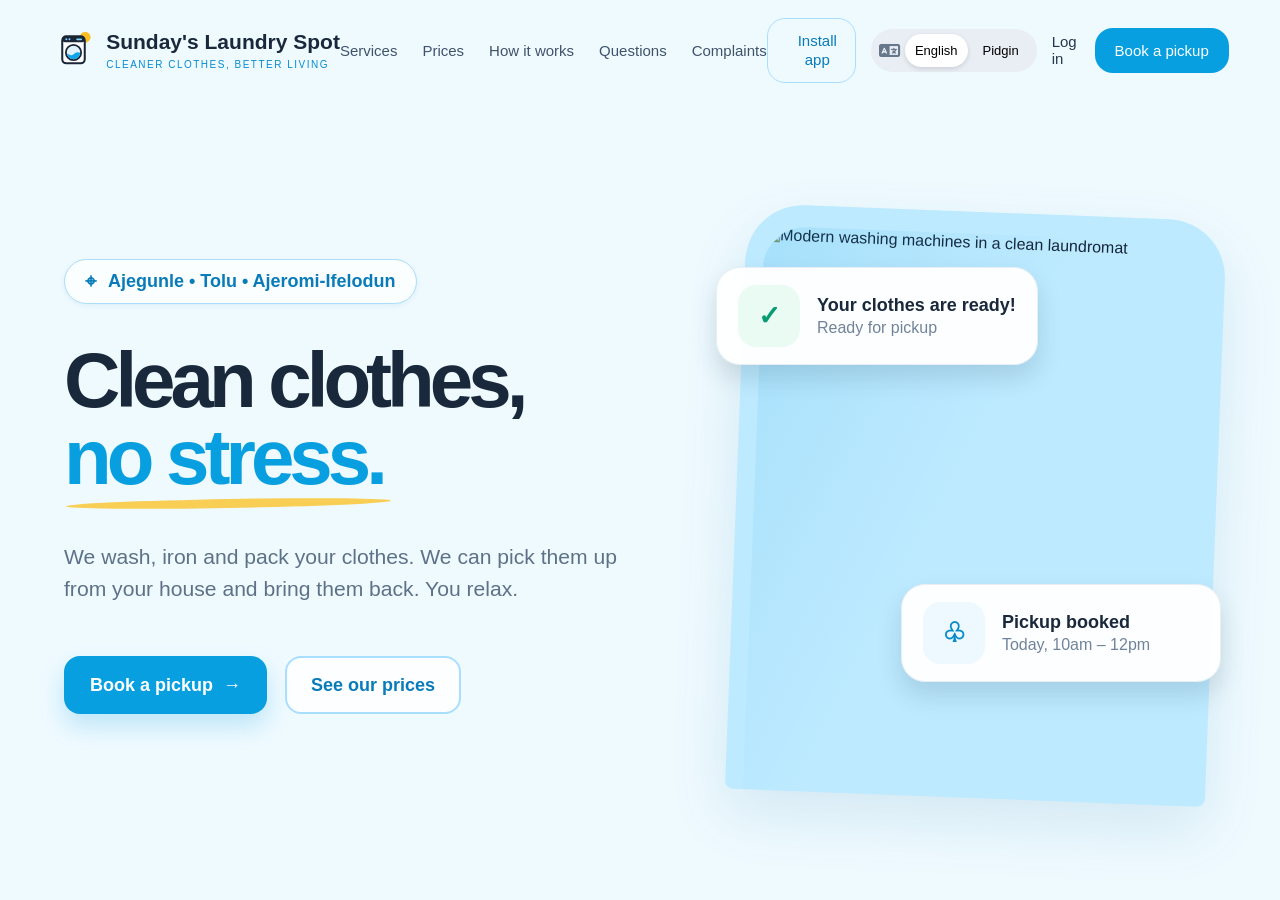
==== assignment.html @ 2d652361 "Prepare static website for GitHub Pages" ====
<!doctype html>
<html lang="en">
  <head>
    <meta charset="UTF-8" />
    <meta name="viewport" content="width=device-width, initial-scale=1.0" />

    <title>Sunday's Laundry Spot</title>

    <link rel="stylesheet" href="assignment.css" />

    <link
      rel="stylesheet"
      href="https://cdnjs.cloudflare.com/ajax/libs/font-awesome/6.7.2/css/all.min.css"
    />
  </head>

  <body>
    <header class="top-header">
      <div class="brand-area">
        <div class="brand-logo">
          <img src="sudaylogo.svg" alt="Laundry logo" />
        </div>

        <div class="brand-info">
          <h2>Sunday's Laundry Spot</h2>
          <p>CLEANER CLOTHES, BETTER LIVING</p>
        </div>
      </div>

      <nav
        class="navigation"
        id="header-navigation"
        aria-label="menu navigation"
      >
        <a href="#services">Services</a>
        <a href="#prices">Prices</a>
        <a href="#">How it works</a>
        <a href="#">Questions</a>
        <a href="#">Complaints</a>
      </nav>

      <div class="header-options">
        <button class="install-btn">
          <i data-lucide="download"></i>

          <span>
            Install
            <br />
            app
          </span>
        </button>

        <div class="language-area">
          <i class="fa-solid fa-language"></i>

          <button class="active-language">English</button>
          <button>Pidgin</button>
        </div>

        <a href="#" class="login-link">Log in</a>
        <button class="pickup-btn">Book a pickup</button>
      </div>

      <button
        class="menu-toggle"
        type="button"
        aria-label="Open menu"
        aria-expanded="false"
        aria-controls="header-navigation"
      >
        <i class="fa-solid fa-bars"></i>
      </button>
    </header>
    <span id="booking" class="section-anchor" aria-hidden="true"></span>
    <span id="prices" class="section-anchor" aria-hidden="true"></span>
    <section class="hero" id="services">
      <div class="hero-copy">
        <div class="location">
          <span class="pin">⌖</span> Ajegunle • Tolu • Ajeromi-Ifelodun
        </div>
        <h1>Clean clothes,<br /><span>no stress.</span></h1>
        <p class="intro">
          We wash, iron and pack your clothes. We can pick them up from your
          house and bring them back. You relax.
        </p>
        <div class="cta-row">
          <a class="button button-primary" href="#booking"
            >Book a pickup <span aria-hidden="true">→</span></a
          >
          <a class="button button-outline" href="#prices">See our prices</a>
        </div>
      </div>

      <div class="visual" aria-label="Laundry machines and pickup updates">
        <div class="photo-frame">
          <img
            src="https://sunday-laundry-spot.vercel.app/images/stock/hero.jpg"
            alt="Modern washing machines in a clean laundromat"
          />
        </div>
        <div class="notice ready">
          <span class="notice-icon">✓</span>
          <span
            ><strong>Your clothes are ready!</strong
            ><small>Ready for pickup</small></span
          >
        </div>
        <div class="notice pickup">
          <span class="notice-icon">♧</span>
          <span
            ><strong>Pickup booked</strong
            ><small>Today, 10am – 12pm</small></span
          >
        </div>
      </div>
    </section>
    <script src="https://unpkg.com/lucide@latest"></script>
    <script>
      lucide.createIcons();

      const menuToggle = document.querySelector(".menu-toggle");
      const navigation = document.querySelector(".navigation");

      menuToggle.addEventListener("click", () => {
        const isOpen = navigation.classList.toggle("open");
        menuToggle.setAttribute("aria-expanded", String(isOpen));
        menuToggle.setAttribute(
          "aria-label",
          isOpen ? "Close menu" : "Open menu",
        );
        menuToggle.querySelector("i").className = isOpen
          ? "fa-solid fa-xmark"
          : "fa-solid fa-bars";
      });

      window.addEventListener("resize", () => {
        if (window.innerWidth > 900) {
          navigation.classList.remove("open");
          menuToggle.setAttribute("aria-expanded", "false");
          menuToggle.setAttribute("aria-label", "Open menu");
          menuToggle.querySelector("i").className = "fa-solid fa-bars";
        }
      });
    </script>
  </body>
</html>
---- assignment.css ----
* {
  margin: 0;
  padding: 0;
  box-sizing: border-box;
}

body {
  font-family: Arial, sans-serif;
  background-color: #effaff;
  color: #19283b;
}

:root {
  --blue: #079fdf;
  --blue-dark: #087bb9;
  --yellow: #f8cf54;
  --muted: #5d7187;
}

.top-header {
  width: 100%;
  min-height: 100px;
  display: flex;
  justify-content: space-between;
  align-items: center;
  padding: 10px 4%;
  position: relative;
}

.brand-area {
  display: flex;
  align-items: center;
  gap: 10px;
}

.brand-logo img {
  width: 45px;
  height: 45px;
  object-fit: contain;
}

.brand-info {
  display: flex;
  flex-direction: column;
  gap: 5px;
}

.brand-info h2 {
  font-size: 21px;
  font-weight: 700;
  color: #19283b;
  white-space: nowrap;
}

.brand-info p {
  font-size: 10px;
  letter-spacing: 1.5px;
  color: #078bd0;
  white-space: nowrap;
}

.navigation {
  display: flex;
  align-items: center;
  gap: 25px;
}

.navigation a {
  text-decoration: none;
  color: #40536b;
  font-size: 15px;
  white-space: nowrap;
}

.header-options {
  display: flex;
  align-items: center;
  gap: 15px;
}

.install-btn {
  display: flex;
  align-items: center;
  justify-content: center;
  gap: 12px;
  background-color: transparent;
  border: 1px solid #a8dfff;
  padding: 12px 18px;
  border-radius: 18px;
  color: #087bb9;
  font-size: 15px;
  cursor: pointer;
  line-height: 1.3;
}

.install-btn span {
  text-align: center;
}

.language-area {
  display: flex;
  align-items: center;
  background-color: #e9eef5;
  padding: 5px 8px;
  border-radius: 30px;
  gap: 5px;
}

.language-area i {
  color: #68788c;
  font-size: 17px;
}

.language-area button {
  background: transparent;
  border: none;
  padding: 9px 10px;
  border-radius: 25px;
  font-size: 13px;
  cursor: pointer;
}

.language-area .active-language {
  background-color: white;
  box-shadow: 0 2px 5px #00000020;
}

.login-link {
  text-decoration: none;
  color: #26384d;
  font-size: 15px;
}

.pickup-btn {
  background-color: #079fdf;
  color: white;
  padding: 14px 20px;
  border: none;
  border-radius: 18px;
  font-size: 15px;
  cursor: pointer;
  white-space: nowrap;
}

.menu-toggle {
  display: none;
  align-items: center;
  justify-content: center;
  width: 44px;
  height: 44px;
  border: 1px solid #a8dfff;
  border-radius: 50%;
  background: white;
  color: #087bb9;
  font-size: 20px;
  cursor: pointer;
}

@media (max-width: 1200px) {
  .top-header {
    padding-inline: 3%;
  }

  .navigation {
    gap: 14px;
  }

  .header-options {
    gap: 8px;
  }

  .install-btn {
    display: none;
  }

  .language-area button:not(.active-language) {
    display: none;
  }
}

@media (max-width: 900px) {
  .top-header {
    min-height: 84px;
  }

  .brand-info h2 {
    font-size: 18px;
  }

  .navigation {
    display: none;
    position: absolute;
    top: calc(100% - 6px);
    left: 3%;
    right: 3%;
    z-index: 10;
    flex-direction: column;
    align-items: stretch;
    gap: 0;
    padding: 8px;
    border: 1px solid #d7edf8;
    border-radius: 16px;
    background: white;
    box-shadow: 0 12px 28px #19283b18;
  }

  .navigation.open {
    display: flex;
  }

  .navigation a {
    padding: 13px 14px;
    border-radius: 10px;
  }

  .navigation a:hover {
    background: #effaff;
  }

  .language-area,
  .login-link {
    display: none;
  }

  .menu-toggle {
    display: flex;
  }
}

@media (max-width: 560px) {
  .top-header {
    min-height: 76px;
    padding: 8px 16px;
  }

  .brand-logo img {
    width: 38px;
    height: 38px;
  }

  .brand-info h2 {
    max-width: 190px;
    overflow: hidden;
    text-overflow: ellipsis;
    font-size: 16px;
  }

  .brand-info p {
    max-width: 190px;
    overflow: hidden;
    text-overflow: ellipsis;
    font-size: 8px;
    letter-spacing: 1px;
  }

  .header-options {
    margin-left: auto;
  }

  .pickup-btn {
    padding: 11px 13px;
    font-size: 13px;
  }

  .menu-toggle {
    width: 40px;
    height: 40px;
  }
}

@media (max-width: 420px) {
  .pickup-btn {
    display: none;
  }
}
.hero {
  min-height: calc(100vh - 100px);
  max-width: 1500px;
  margin: 0 auto;
  display: grid;
  grid-template-columns: minmax(0, 1fr) minmax(420px, 0.82fr);
  align-items: center;
  gap: clamp(30px, 5vw, 80px);
  padding: 55px 5% 70px;
}
.hero-copy {
  position: relative;
  z-index: 2;
  padding-bottom: 12px;
}
.location {
  display: inline-flex;
  align-items: center;
  gap: 12px;
  padding: 10px 20px;
  border: 1.5px solid #a9ddfb;
  border-radius: 30px;
  color: #087bb8;
  background: rgba(255, 255, 255, 0.78);
  font-size: 18px;
  font-weight: 600;
  box-shadow: 0 2px 5px rgba(17, 91, 135, 0.07);
  margin-bottom: 38px;
}
.pin {
  font-size: 20px;
}
h1 {
  font-size: clamp(64px, 6.1vw, 108px);
  line-height: 0.99;
  letter-spacing: -5px;
  margin: 0 0 44px;
  font-weight: 800;
}
h1 span {
  color: var(--blue);
  display: inline-block;
  position: relative;
}
h1 span:after {
  content: "";
  position: absolute;
  height: 9px;
  border-radius: 100%;
  background: var(--yellow);
  left: 2px;
  right: -8px;
  bottom: -11px;
  transform: rotate(-1deg);
}
.intro {
  color: var(--muted);
  font-size: clamp(19px, 1.65vw, 29px);
  line-height: 1.55;
  max-width: 790px;
  margin: 0 0 50px;
}
.cta-row {
  display: flex;
  flex-wrap: wrap;
  gap: 18px;
}
.button {
  display: inline-flex;
  align-items: center;
  justify-content: center;
  gap: 10px;
  min-height: 58px;
  padding: 14px 24px;
  border: 2px solid transparent;
  border-radius: 16px;
  text-decoration: none;
  font-size: 18px;
  font-weight: 700;
  transition:
    transform 0.18s ease,
    background-color 0.18s ease,
    box-shadow 0.18s ease;
}
.button:hover {
  transform: translateY(-2px);
}
.button-primary {
  color: white;
  background: var(--blue);
  box-shadow: 0 12px 24px rgba(7, 159, 223, 0.22);
}
.button-primary:hover {
  background: #0687c2;
}
.button-outline {
  color: var(--blue-dark);
  background: rgba(255, 255, 255, 0.8);
  border-color: #a8dfff;
}
.visual {
  position: relative;
  min-height: 610px;
  display: flex;
  align-items: center;
  justify-content: center;
}
.photo-frame {
  position: absolute;
  inset: 4% 0 0 2%;
  overflow: hidden;
  border-radius: 58px 58px 8px 8px;
  transform: rotate(2.2deg);
  background: #bdeaff;
  padding: 22px 18px 0;
  box-shadow: 0 24px 60px rgba(20, 111, 160, 0.12);
}
.photo-frame img {
  width: 100%;
  height: 100%;
  object-fit: cover;
  object-position: center;
  border-radius: 42px 42px 0 0;
  display: block;
  filter: saturate(1.08) contrast(1.02);
}
.photo-frame:after {
  content: "";
  position: absolute;
  inset: 22px 18px 0;
  border-radius: 42px 42px 0 0;
  pointer-events: none;
  background: linear-gradient(115deg, rgba(5, 155, 220, 0.12), transparent 45%);
}
.notice {
  position: absolute;
  z-index: 2;
  display: flex;
  align-items: center;
  gap: 17px;
  background: rgba(255, 255, 255, 0.97);
  border: 1px solid #e8eef3;
  border-radius: 24px;
  padding: 17px 21px;
  box-shadow: 0 13px 25px rgba(24, 53, 76, 0.15);
  min-width: 320px;
}
.notice.ready {
  top: 13%;
  left: -2%;
}
.notice.pickup {
  right: -1%;
  bottom: 19%;
}
.notice-icon {
  width: 62px;
  height: 62px;
  flex: 0 0 62px;
  border-radius: 18px;
  display: grid;
  place-items: center;
  font-size: 27px;
  font-weight: 700;
  color: #079c72;
  background: #eafbf4;
}
.pickup .notice-icon {
  color: #078bc9;
  background: #eef8ff;
}
.notice strong {
  display: block;
  font-size: 18px;
  margin-bottom: 3px;
}
.notice small {
  color: #71839a;
  font-size: 16px;
}

.section-anchor {
  display: block;
}

@media (max-width: 1100px) {
  .hero {
    grid-template-columns: minmax(0, 1fr) minmax(360px, 0.85fr);
    gap: 30px;
    padding-inline: 4%;
  }

  h1 {
    font-size: clamp(52px, 7vw, 76px);
    letter-spacing: -3px;
  }

  .location {
    font-size: 14px;
  }

  .notice {
    min-width: 270px;
    padding: 13px 15px;
  }

  .notice-icon {
    width: 52px;
    height: 52px;
    flex-basis: 52px;
  }
}

@media (max-width: 900px) {
  .hero {
    min-height: auto;
    grid-template-columns: 1fr;
    padding: 45px 5% 55px;
  }

  .hero-copy {
    text-align: center;
  }

  .intro {
    margin-inline: auto;
  }

  .cta-row {
    justify-content: center;
  }

  .visual {
    min-height: 520px;
  }

  .photo-frame {
    inset: 3% 4% 0;
  }

  .notice.ready {
    left: 0;
  }

  .notice.pickup {
    right: 0;
  }
}

@media (max-width: 560px) {
  .hero {
    padding: 30px 16px 40px;
    gap: 20px;
  }

  .location {
    max-width: 100%;
    margin-bottom: 26px;
    padding: 8px 12px;
    font-size: 12px;
    text-align: left;
  }

  h1 {
    margin-bottom: 28px;
    font-size: clamp(42px, 14vw, 58px);
    letter-spacing: -2px;
  }

  h1 span:after {
    height: 6px;
    bottom: -8px;
  }

  .intro {
    margin-bottom: 32px;
    font-size: 16px;
  }

  .cta-row {
    flex-direction: column;
  }

  .button {
    width: 100%;
    min-height: 52px;
    font-size: 16px;
  }

  .visual {
    min-height: 390px;
  }

  .photo-frame {
    inset: 0 0 20px;
    padding: 12px 10px 0;
    border-radius: 38px 38px 8px 8px;
  }

  .photo-frame img,
  .photo-frame:after {
    border-radius: 28px 28px 0 0;
  }

  .notice {
    min-width: 220px;
    gap: 10px;
    padding: 10px 12px;
    border-radius: 16px;
  }

  .notice.ready {
    top: 8%;
  }

  .notice.pickup {
    bottom: 2%;
  }

  .notice-icon {
    width: 44px;
    height: 44px;
    flex-basis: 44px;
    border-radius: 12px;
    font-size: 20px;
  }

  .notice strong {
    font-size: 14px;
  }

  .notice small {
    font-size: 12px;
  }
}
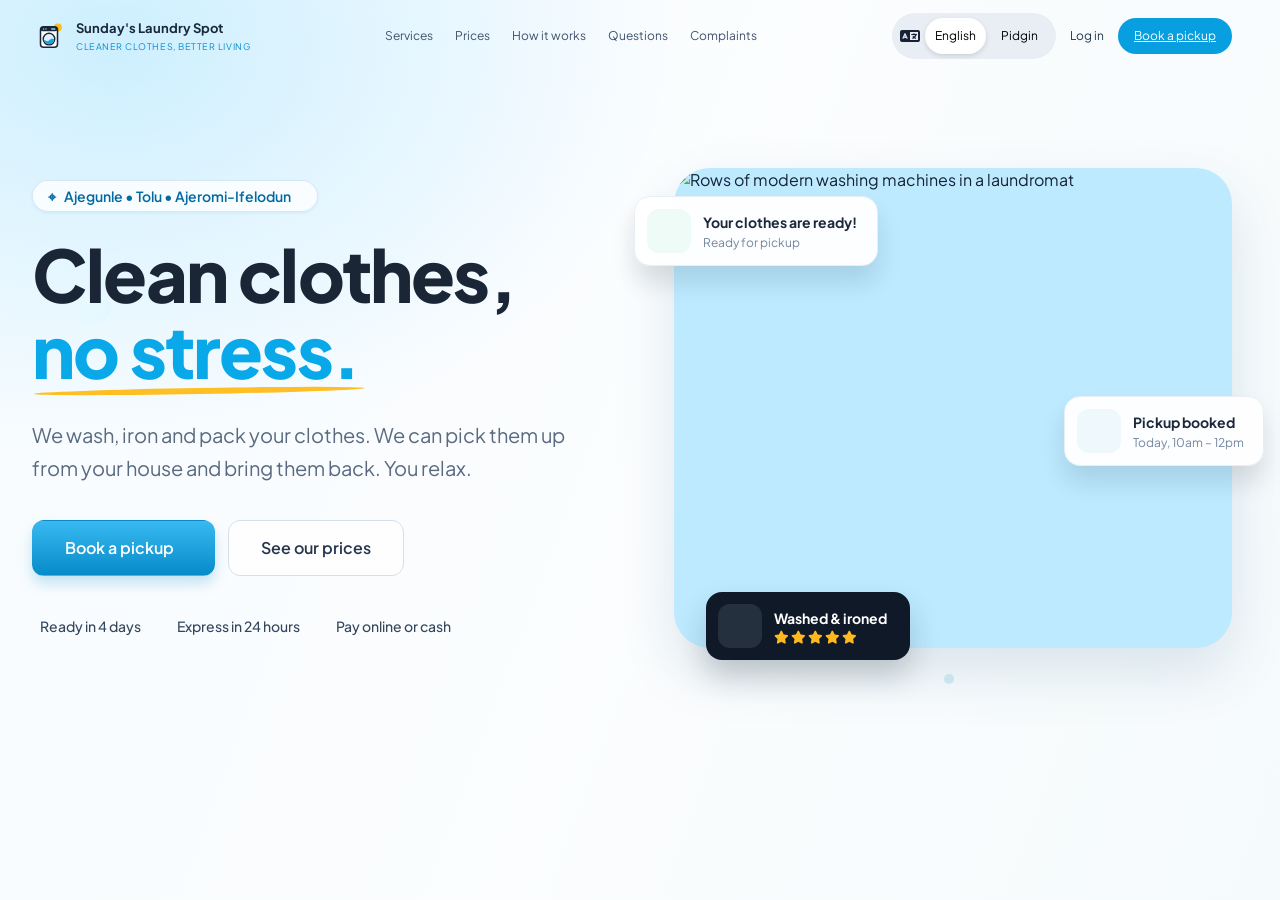
==== commit f12bb803: "cloned sunday laundry haeder and hero" ====
--- a/assignment.html
+++ b/assignment.html
@@ -3,11 +3,15 @@
   <head>
     <meta charset="UTF-8" />
     <meta name="viewport" content="width=device-width, initial-scale=1.0" />
-
     <title>Sunday's Laundry Spot</title>
 
+    <link rel="preconnect" href="https://fonts.googleapis.com" />
+    <link rel="preconnect" href="https://fonts.gstatic.com" crossorigin />
+    <link
+      href="https://fonts.googleapis.com/css2?family=Plus+Jakarta+Sans:wght@400;500;600;700;800&display=swap"
+      rel="stylesheet"
+    />
     <link rel="stylesheet" href="assignment.css" />
-
     <link
       rel="stylesheet"
       href="https://cdnjs.cloudflare.com/ajax/libs/font-awesome/6.7.2/css/all.min.css"
@@ -20,7 +24,6 @@
         <div class="brand-logo">
           <img src="sudaylogo.svg" alt="Laundry logo" />
         </div>
-
         <div class="brand-info">
           <h2>Sunday's Laundry Spot</h2>
           <p>CLEANER CLOTHES, BETTER LIVING</p>
@@ -30,35 +33,27 @@
       <nav
         class="navigation"
         id="header-navigation"
-        aria-label="menu navigation"
+        aria-label="Main navigation"
       >
         <a href="#services">Services</a>
         <a href="#prices">Prices</a>
-        <a href="#">How it works</a>
+        <a href="#benefits">How it works</a>
         <a href="#">Questions</a>
         <a href="#">Complaints</a>
       </nav>
 
       <div class="header-options">
-        <button class="install-btn">
-          <i data-lucide="download"></i>
-
-          <span>
-            Install
-            <br />
-            app
-          </span>
+        <button class="install-btn" type="button">
+          <i data-lucide="download" aria-hidden="true"></i>
+          <span>Install<br />app</span>
         </button>
-
         <div class="language-area">
-          <i class="fa-solid fa-language"></i>
-
-          <button class="active-language">English</button>
-          <button>Pidgin</button>
+          <i class="fa-solid fa-language" aria-hidden="true"></i>
+          <button class="active-language" type="button">English</button>
+          <button type="button">Pidgin</button>
         </div>
-
         <a href="#" class="login-link">Log in</a>
-        <button class="pickup-btn">Book a pickup</button>
+        <a class="pickup-btn" href="#booking">Book a pickup</a>
       </div>
 
       <button
@@ -68,52 +63,100 @@
         aria-expanded="false"
         aria-controls="header-navigation"
       >
-        <i class="fa-solid fa-bars"></i>
+        <i class="fa-solid fa-bars" aria-hidden="true"></i>
       </button>
     </header>
-    <span id="booking" class="section-anchor" aria-hidden="true"></span>
-    <span id="prices" class="section-anchor" aria-hidden="true"></span>
-    <section class="hero" id="services">
-      <div class="hero-copy">
+
+    <main class="hero" id="services">
+      <section class="hero-copy" aria-labelledby="hero-title">
         <div class="location">
-          <span class="pin">⌖</span> Ajegunle • Tolu • Ajeromi-Ifelodun
+          <span class="pin" aria-hidden="true">⌖</span>
+          <span>Ajegunle • Tolu • Ajeromi-Ifelodun</span>
         </div>
-        <h1>Clean clothes,<br /><span>no stress.</span></h1>
+        <h1 id="hero-title">Clean clothes,<br /><span>no stress.</span></h1>
         <p class="intro">
           We wash, iron and pack your clothes. We can pick them up from your
           house and bring them back. You relax.
         </p>
+
         <div class="cta-row">
-          <a class="button button-primary" href="#booking"
-            >Book a pickup <span aria-hidden="true">→</span></a
-          >
+          <a class="button button-primary" href="#booking">
+            Book a pickup
+            <i data-lucide="arrow-right" aria-hidden="true"></i>
+          </a>
           <a class="button button-outline" href="#prices">See our prices</a>
         </div>
-      </div>
 
-      <div class="visual" aria-label="Laundry machines and pickup updates">
+        <ul
+          class="benefits"
+          id="benefits"
+          aria-label="Laundry service benefits"
+        >
+          <li class="benefit-item benefit-ready">
+            <i data-lucide="circle-check" aria-hidden="true"></i>
+            <span>Ready in 4 days</span>
+          </li>
+          <li class="benefit-item benefit-express">
+            <i data-lucide="zap" aria-hidden="true"></i>
+            <span>Express in 24 hours</span>
+          </li>
+          <li class="benefit-item benefit-payment">
+            <i data-lucide="shield-check" aria-hidden="true"></i>
+            <span>Pay online or cash</span>
+          </li>
+        </ul>
+      </section>
+
+      <section class="visual" aria-label="Laundry service updates">
+        <div class="photo-backdrop" aria-hidden="true"></div>
         <div class="photo-frame">
           <img
             src="https://sunday-laundry-spot.vercel.app/images/stock/hero.jpg"
-            alt="Modern washing machines in a clean laundromat"
+            alt="Rows of modern washing machines in a laundromat"
           />
         </div>
-        <div class="notice ready">
-          <span class="notice-icon">✓</span>
-          <span
-            ><strong>Your clothes are ready!</strong
-            ><small>Ready for pickup</small></span
-          >
+
+        <div class="notice notice-ready">
+          <span class="notice-icon">
+            <i data-lucide="circle-check" aria-hidden="true"></i>
+          </span>
+          <span class="notice-copy">
+            <strong>Your clothes are ready!</strong>
+            <small>Ready for pickup</small>
+          </span>
         </div>
-        <div class="notice pickup">
-          <span class="notice-icon">♧</span>
-          <span
-            ><strong>Pickup booked</strong
-            ><small>Today, 10am – 12pm</small></span
-          >
+
+        <div class="notice notice-pickup">
+          <span class="notice-icon">
+            <i data-lucide="truck" aria-hidden="true"></i>
+          </span>
+          <span class="notice-copy">
+            <strong>Pickup booked</strong>
+            <small>Today, 10am – 12pm</small>
+          </span>
         </div>
-      </div>
-    </section>
+
+        <div class="washed-card">
+          <span class="shirt-icon">
+            <i data-lucide="shirt" aria-hidden="true"></i>
+          </span>
+          <span class="washed-copy">
+            <strong>Washed &amp; ironed</strong>
+            <span class="stars" role="img" aria-label="5 out of 5 stars">
+              <i class="fa-solid fa-star" aria-hidden="true"></i>
+              <i class="fa-solid fa-star" aria-hidden="true"></i>
+              <i class="fa-solid fa-star" aria-hidden="true"></i>
+              <i class="fa-solid fa-star" aria-hidden="true"></i>
+              <i class="fa-solid fa-star" aria-hidden="true"></i>
+            </span>
+          </span>
+        </div>
+      </section>
+    </main>
+
+    <span id="booking" class="section-anchor" aria-hidden="true"></span>
+    <span id="prices" class="section-anchor" aria-hidden="true"></span>
+
     <script src="https://unpkg.com/lucide@latest"></script>
     <script>
       lucide.createIcons();
--- a/assignment.css
+++ b/assignment.css
@@ -1,199 +1,621 @@
+:root {
+  color-scheme: light;
+  --ink: #172335;
+  --body: #4a5d75;
+  --blue: #09a8e8;
+  --blue-deep: #078ac7;
+  --yellow: #ffbf24;
+  --green: #00ad79;
+}
+
 * {
+  box-sizing: border-box;
+}
+
+html {
+  min-width: 320px;
+  min-height: 100%;
+  background: #f9fcfe;
+}
+
+body {
+  min-width: 320px;
+  min-height: 100vh;
   margin: 0;
-  padding: 0;
-  box-sizing: border-box;
-}
-
-body {
-  font-family: Arial, sans-serif;
-  background-color: #effaff;
+  color: var(--ink);
+  font-family: "Plus Jakarta Sans", ui-sans-serif, system-ui, sans-serif;
+  font-size: 16px;
+  line-height: 1.5;
+  background:
+    radial-gradient(
+      ellipse at 9% 5%,
+      rgba(166, 227, 255, 0.52),
+      transparent 34%
+    ),
+    linear-gradient(110deg, #f8fcfe 0%, #fbfdfe 52%, #f5fafc 100%);
+}
+
+.top-header {
+  position: absolute;
+  z-index: 5;
+  top: 0;
+  left: 50%;
+  display: flex;
+  width: 100%;
+  max-width: 1440px;
+  height: 72px;
+  min-height: 72px;
+  align-items: center;
+  justify-content: space-between;
+  padding: 0 48px 0 32px;
+  transform: translateX(-50%);
+}
+
+.brand-area {
+  display: flex;
+  align-items: center;
+  gap: 10px;
+  text-decoration: none;
+}
+
+.brand-logo img {
+  display: block;
+  width: 34px;
+  height: 34px;
+  object-fit: contain;
+}
+
+.brand-info {
+  display: flex;
+  flex-direction: column;
+  gap: 1px;
+}
+
+.brand-info h2 {
+  margin: 0;
   color: #19283b;
-}
-
-:root {
-  --blue: #079fdf;
-  --blue-dark: #087bb9;
-  --yellow: #f8cf54;
-  --muted: #5d7187;
-}
-
-.top-header {
-  width: 100%;
-  min-height: 100px;
-  display: flex;
-  justify-content: space-between;
-  align-items: center;
-  padding: 10px 4%;
-  position: relative;
-}
-
-.brand-area {
-  display: flex;
-  align-items: center;
-  gap: 10px;
-}
-
-.brand-logo img {
-  width: 45px;
-  height: 45px;
-  object-fit: contain;
-}
-
-.brand-info {
-  display: flex;
-  flex-direction: column;
-  gap: 5px;
-}
-
-.brand-info h2 {
-  font-size: 21px;
+  font-size: 13px;
   font-weight: 700;
-  color: #19283b;
   white-space: nowrap;
 }
 
 .brand-info p {
-  font-size: 10px;
-  letter-spacing: 1.5px;
+  margin: 0;
   color: #078bd0;
+  font-size: 9px;
+  letter-spacing: 0.06em;
   white-space: nowrap;
 }
 
 .navigation {
   display: flex;
   align-items: center;
-  gap: 25px;
+  gap: 22px;
 }
 
 .navigation a {
+  color: #40536b;
+  font-size: 12px;
   text-decoration: none;
-  color: #40536b;
-  font-size: 15px;
   white-space: nowrap;
 }
 
 .header-options {
   display: flex;
   align-items: center;
-  gap: 15px;
+  gap: 14px;
 }
 
 .install-btn {
-  display: flex;
+  display: none;
   align-items: center;
   justify-content: center;
   gap: 12px;
-  background-color: transparent;
+  padding: 12px 18px;
   border: 1px solid #a8dfff;
-  padding: 12px 18px;
   border-radius: 18px;
   color: #087bb9;
-  font-size: 15px;
+  background: transparent;
+  font: inherit;
+  font-size: 12px;
+  line-height: 1.3;
   cursor: pointer;
-  line-height: 1.3;
 }
 
 .install-btn span {
   text-align: center;
 }
 
+.install-btn svg,
+.language-area svg {
+  width: 19px;
+  height: 19px;
+}
+
 .language-area {
   display: flex;
   align-items: center;
-  background-color: #e9eef5;
+  gap: 5px;
   padding: 5px 8px;
   border-radius: 30px;
-  gap: 5px;
-}
-
-.language-area i {
+  background: #e9eef5;
+}
+
+.language-area > svg {
   color: #68788c;
-  font-size: 17px;
 }
 
 .language-area button {
+  padding: 9px 10px;
+  border: 0;
+  border-radius: 25px;
   background: transparent;
-  border: none;
-  padding: 9px 10px;
-  border-radius: 25px;
-  font-size: 13px;
+  font: inherit;
+  font-size: 12px;
   cursor: pointer;
 }
 
 .language-area .active-language {
-  background-color: white;
+  background: #fff;
   box-shadow: 0 2px 5px #00000020;
 }
 
 .login-link {
+  color: #26384d;
+  font-size: 12px;
   text-decoration: none;
-  color: #26384d;
-  font-size: 15px;
 }
 
 .pickup-btn {
-  background-color: #079fdf;
+  display: inline-flex;
+  min-height: 36px;
+  align-items: center;
+  padding: 0 16px;
+  border: 0;
+  border-radius: 18px;
   color: white;
-  padding: 14px 20px;
-  border: none;
-  border-radius: 18px;
-  font-size: 15px;
+  background: #079fdf;
+  font: inherit;
+  font-size: 12px;
+  white-space: nowrap;
   cursor: pointer;
-  white-space: nowrap;
 }
 
 .menu-toggle {
   display: none;
-  align-items: center;
-  justify-content: center;
   width: 44px;
   height: 44px;
+  align-items: center;
+  justify-content: center;
   border: 1px solid #a8dfff;
   border-radius: 50%;
+  color: #087bb9;
   background: white;
-  color: #087bb9;
+  cursor: pointer;
+}
+
+.menu-toggle svg {
+  width: 21px;
+  height: 21px;
+}
+
+.hero {
+  position: relative;
+  isolation: isolate;
+  display: grid;
+  grid-template-columns: minmax(0, 1.05fr) minmax(0, 1fr);
+  align-items: center;
+  gap: 56px;
+  width: 100%;
+  max-width: 1440px;
+  margin: 0 auto;
+  padding: 168px 48px 96px 32px;
+  overflow: visible;
+}
+
+.hero::before,
+.hero::after {
+  position: absolute;
+  z-index: -1;
+  width: 34px;
+  height: 34px;
+  content: "";
+  border-radius: 50%;
+  background: radial-gradient(
+    circle at 35% 35%,
+    #e8faff,
+    rgba(203, 240, 252, 0.2)
+  );
+}
+
+.hero::before {
+  top: 39%;
+  left: 6%;
+}
+
+.hero::after {
+  right: 25.5%;
+  bottom: 8%;
+  width: 10px;
+  height: 10px;
+  background: #d3edf7;
+}
+
+.hero-copy {
+  position: relative;
+  z-index: 2;
+  width: 100%;
+  transform: none;
+}
+
+.location {
+  min-width: 286px;
+  display: inline-flex;
+  align-items: center;
+  gap: 8px;
+  padding: 6px 16px;
+  border: 0;
+  border-radius: 999px;
+  color: #0369a1;
+  background: rgba(255, 255, 255, 0.8);
+  box-shadow:
+    inset 0 0 0 1px #d5e8f4,
+    0 1px 3px rgba(17, 91, 135, 0.08);
+  font-size: 14px;
+  font-weight: 600;
+  line-height: 20px;
+}
+
+h1 {
+  margin: 24px 0 0;
+  color: #1a2536;
+  font-size: 72px;
+  font-weight: 800;
+  letter-spacing: -0.025em;
+  line-height: 1.05;
+}
+
+h1 span {
+  position: relative;
+  display: inline-block;
+  color: var(--blue);
+}
+
+h1 span::after {
+  position: absolute;
+  right: -6px;
+  bottom: -7px;
+  left: 2px;
+  height: 6px;
+  content: "";
+  border-radius: 100%;
+  background: var(--yellow);
+  transform: rotate(-1deg);
+}
+
+.intro {
+  max-width: 576px;
+  margin: 32px 0 0;
+  color: #596a81;
   font-size: 20px;
-  cursor: pointer;
-}
-
-@media (max-width: 1200px) {
+  font-weight: 400;
+  letter-spacing: 0;
+  line-height: 1.625;
+}
+
+.cta-row {
+  display: flex;
+  flex-wrap: wrap;
+  gap: 13px;
+  margin-top: 36px;
+}
+
+.button {
+  display: inline-flex;
+  min-height: 56px;
+  align-items: center;
+  justify-content: center;
+  gap: 8px;
+  padding: 0 32px;
+  border: 1px solid #d5e0eb;
+  border-radius: 12px;
+  color: #26364d;
+  background: rgba(255, 255, 255, 0.82);
+  font-size: 16px;
+  font-weight: 600;
+  letter-spacing: 0;
+  line-height: 24px;
+  text-decoration: none;
+  white-space: nowrap;
+  transition:
+    transform 160ms ease,
+    box-shadow 160ms ease,
+    background-color 160ms ease;
+}
+
+.button:hover {
+  transform: translateY(-2px);
+  box-shadow: 0 10px 24px rgba(24, 71, 103, 0.12);
+}
+
+.button-primary {
+  border-color: transparent;
+  color: white;
+  background: linear-gradient(180deg, #38b9f1, #078bc9);
+  box-shadow: 0 8px 14px rgba(0, 137, 199, 0.22);
+}
+
+.button-primary:hover {
+  background: linear-gradient(180deg, #27aeea, #057bb5);
+}
+
+.button-primary svg {
+  width: 18px;
+  height: 18px;
+  stroke-width: 2;
+}
+
+.benefits {
+  display: flex;
+  flex-wrap: wrap;
+  align-items: center;
+  gap: 28px;
+  margin: 40px 0 0;
+  padding: 0;
+  list-style: none;
+}
+
+.benefit-item {
+  display: flex;
+  align-items: center;
+  gap: 8px;
+  color: #34465d;
+  font-size: 14px;
+  font-weight: 500;
+  line-height: 20px;
+  white-space: nowrap;
+}
+
+.benefit-item svg {
+  width: 20px;
+  height: 20px;
+  flex: 0 0 20px;
+  stroke-width: 2;
+}
+
+.benefit-ready svg {
+  color: var(--blue);
+}
+
+.benefit-express svg {
+  color: #ffad00;
+}
+
+.benefit-payment svg {
+  color: var(--green);
+}
+
+.visual {
+  position: relative;
+  width: 100%;
+  height: 480px;
+  min-height: 0;
+  align-self: center;
+}
+
+.photo-backdrop {
+  display: none;
+}
+
+.photo-frame {
+  position: absolute;
+  inset: 0 0 0 0;
+  overflow: hidden;
+  border-radius: 36px;
+  background: #bdeaff;
+  box-shadow: 0 24px 55px rgba(17, 81, 117, 0.13);
+}
+
+.photo-frame img {
+  display: block;
+  width: 100%;
+  height: 100%;
+  object-fit: cover;
+  object-position: center;
+  filter: saturate(1.04) contrast(1.01);
+}
+
+.notice {
+  position: absolute;
+  z-index: 2;
+  display: flex;
+  min-height: 68px;
+  align-items: center;
+  gap: 12px;
+  padding: 12px 20px 12px 12px;
+  border: 1px solid #e9eef4;
+  border-radius: 16px;
+  background: rgba(255, 255, 255, 0.95);
+  box-shadow: 0 16px 24px rgba(15, 23, 42, 0.12);
+}
+
+.notice-ready {
+  top: 28px;
+  left: -40px;
+  width: 244px;
+}
+
+.notice-pickup {
+  top: 47.5%;
+  right: -32px;
+  width: 200px;
+}
+
+.notice-icon,
+.shirt-icon {
+  display: grid;
+  width: 44px;
+  height: 44px;
+  flex: 0 0 44px;
+  place-items: center;
+  border-radius: 12px;
+  color: var(--green);
+  background: #effbf6;
+}
+
+.notice-icon svg,
+.shirt-icon svg {
+  width: 24px;
+  height: 24px;
+  stroke-width: 2;
+}
+
+.notice-pickup .notice-icon {
+  color: #078fce;
+  background: #eff8fc;
+}
+
+.notice-copy,
+.washed-copy {
+  display: flex;
+  min-width: 0;
+  flex-direction: column;
+  gap: 3px;
+}
+
+.notice-copy strong,
+.washed-copy strong {
+  color: #1c293a;
+  font-size: 14px;
+  font-weight: 700;
+  letter-spacing: 0;
+  line-height: 20px;
+  white-space: nowrap;
+}
+
+.notice-copy small {
+  color: #74869d;
+  font-size: 12px;
+  line-height: 16px;
+  white-space: nowrap;
+}
+
+.washed-card {
+  position: absolute;
+  z-index: 2;
+  bottom: -12px;
+  left: 32px;
+  display: flex;
+  min-width: 204px;
+  min-height: 68px;
+  align-items: center;
+  gap: 12px;
+  padding: 12px 20px 12px 12px;
+  border-radius: 16px;
+  color: #fff;
+  background: #101927;
+  box-shadow: 0 16px 30px rgba(17, 28, 42, 0.2);
+}
+
+.shirt-icon {
+  width: 44px;
+  height: 44px;
+  flex-basis: 44px;
+  border-radius: 12px;
+  color: #79d6ff;
+  background: #25303e;
+}
+
+.washed-copy strong {
+  color: white;
+}
+
+.stars {
+  color: #ffb91e;
+  font-size: 13px;
+  letter-spacing: 0;
+  line-height: 1;
+}
+
+@media (max-width: 1250px) {
   .top-header {
-    padding-inline: 3%;
+    padding-right: 32px;
+    padding-left: 32px;
   }
 
   .navigation {
-    gap: 14px;
+    gap: 16px;
   }
 
   .header-options {
-    gap: 8px;
-  }
-
-  .install-btn {
-    display: none;
+    gap: 10px;
   }
 
   .language-area button:not(.active-language) {
     display: none;
   }
+
+  .hero {
+    max-width: 1120px;
+    grid-template-columns: minmax(0, 1fr) minmax(0, 1fr);
+    gap: 32px;
+    padding: 144px 32px 72px;
+  }
+
+  h1 {
+    font-size: 60px;
+  }
+
+  .intro {
+    max-width: 500px;
+    font-size: 17px;
+  }
+
+  .benefits {
+    gap: 18px;
+  }
+
+  .benefit-item {
+    font-size: 13px;
+  }
+
+  .visual {
+    height: 410px;
+  }
+
+  .notice-ready {
+    left: -24px;
+    width: 220px;
+  }
+
+  .notice-pickup {
+    right: -24px;
+    width: 190px;
+  }
 }
 
 @media (max-width: 900px) {
   .top-header {
-    min-height: 84px;
+    left: 0;
+    width: 100%;
+    max-width: none;
+    height: 72px;
+    min-height: 72px;
+    padding: 0 20px;
+    transform: none;
   }
 
   .brand-info h2 {
-    font-size: 18px;
+    font-size: 13px;
   }
 
   .navigation {
+    position: absolute;
+    z-index: 10;
+    top: calc(100% - 6px);
+    right: 3%;
+    left: 3%;
     display: none;
-    position: absolute;
-    top: calc(100% - 6px);
-    left: 3%;
-    right: 3%;
-    z-index: 10;
     flex-direction: column;
     align-items: stretch;
     gap: 0;
@@ -217,394 +639,246 @@
     background: #effaff;
   }
 
-  .language-area,
-  .login-link {
+  .login-link,
+  .header-options .pickup-btn {
     display: none;
+  }
+
+  .language-area {
+    display: flex;
   }
 
   .menu-toggle {
     display: flex;
   }
+
+  .hero {
+    grid-template-columns: 1fr;
+    gap: 40px;
+    max-width: 760px;
+    padding: 120px 24px 48px;
+  }
+
+  .hero-copy {
+    max-width: 760px;
+    margin-inline: auto;
+    text-align: center;
+  }
+
+  .location {
+    margin-inline: auto;
+  }
+
+  h1 {
+    margin-top: 24px;
+    font-size: clamp(44px, 8vw, 60px);
+  }
+
+  .intro {
+    margin-inline: auto;
+  }
+
+  .cta-row,
+  .benefits {
+    justify-content: center;
+  }
+
+  .visual {
+    width: min(100%, 720px);
+    height: min(62vw, 410px);
+    min-height: 300px;
+    margin-inline: auto;
+  }
+
+  .notice-ready {
+    top: 20px;
+    left: -20px;
+  }
+
+  .notice-pickup {
+    right: -18px;
+  }
 }
 
 @media (max-width: 560px) {
   .top-header {
-    min-height: 76px;
-    padding: 8px 16px;
+    height: 64px;
+    min-height: 64px;
+    padding: 0 16px;
   }
 
   .brand-logo img {
-    width: 38px;
-    height: 38px;
+    width: 30px;
+    height: 30px;
   }
 
   .brand-info h2 {
     max-width: 190px;
     overflow: hidden;
+    font-size: 12px;
     text-overflow: ellipsis;
-    font-size: 16px;
   }
 
   .brand-info p {
     max-width: 190px;
     overflow: hidden;
+    font-size: 8px;
+    letter-spacing: 0.04em;
     text-overflow: ellipsis;
-    font-size: 8px;
-    letter-spacing: 1px;
-  }
-
-  .header-options {
-    margin-left: auto;
-  }
-
-  .pickup-btn {
-    padding: 11px 13px;
-    font-size: 13px;
   }
 
   .menu-toggle {
-    width: 40px;
-    height: 40px;
-  }
-}
-
-@media (max-width: 420px) {
-  .pickup-btn {
-    display: none;
-  }
-}
-.hero {
-  min-height: calc(100vh - 100px);
-  max-width: 1500px;
-  margin: 0 auto;
-  display: grid;
-  grid-template-columns: minmax(0, 1fr) minmax(420px, 0.82fr);
-  align-items: center;
-  gap: clamp(30px, 5vw, 80px);
-  padding: 55px 5% 70px;
-}
-.hero-copy {
-  position: relative;
-  z-index: 2;
-  padding-bottom: 12px;
-}
-.location {
-  display: inline-flex;
-  align-items: center;
-  gap: 12px;
-  padding: 10px 20px;
-  border: 1.5px solid #a9ddfb;
-  border-radius: 30px;
-  color: #087bb8;
-  background: rgba(255, 255, 255, 0.78);
-  font-size: 18px;
-  font-weight: 600;
-  box-shadow: 0 2px 5px rgba(17, 91, 135, 0.07);
-  margin-bottom: 38px;
-}
-.pin {
-  font-size: 20px;
-}
-h1 {
-  font-size: clamp(64px, 6.1vw, 108px);
-  line-height: 0.99;
-  letter-spacing: -5px;
-  margin: 0 0 44px;
-  font-weight: 800;
-}
-h1 span {
-  color: var(--blue);
-  display: inline-block;
-  position: relative;
-}
-h1 span:after {
-  content: "";
-  position: absolute;
-  height: 9px;
-  border-radius: 100%;
-  background: var(--yellow);
-  left: 2px;
-  right: -8px;
-  bottom: -11px;
-  transform: rotate(-1deg);
-}
-.intro {
-  color: var(--muted);
-  font-size: clamp(19px, 1.65vw, 29px);
-  line-height: 1.55;
-  max-width: 790px;
-  margin: 0 0 50px;
-}
-.cta-row {
-  display: flex;
-  flex-wrap: wrap;
-  gap: 18px;
-}
-.button {
-  display: inline-flex;
-  align-items: center;
-  justify-content: center;
-  gap: 10px;
-  min-height: 58px;
-  padding: 14px 24px;
-  border: 2px solid transparent;
-  border-radius: 16px;
-  text-decoration: none;
-  font-size: 18px;
-  font-weight: 700;
-  transition:
-    transform 0.18s ease,
-    background-color 0.18s ease,
-    box-shadow 0.18s ease;
-}
-.button:hover {
-  transform: translateY(-2px);
-}
-.button-primary {
-  color: white;
-  background: var(--blue);
-  box-shadow: 0 12px 24px rgba(7, 159, 223, 0.22);
-}
-.button-primary:hover {
-  background: #0687c2;
-}
-.button-outline {
-  color: var(--blue-dark);
-  background: rgba(255, 255, 255, 0.8);
-  border-color: #a8dfff;
-}
-.visual {
-  position: relative;
-  min-height: 610px;
-  display: flex;
-  align-items: center;
-  justify-content: center;
-}
-.photo-frame {
-  position: absolute;
-  inset: 4% 0 0 2%;
-  overflow: hidden;
-  border-radius: 58px 58px 8px 8px;
-  transform: rotate(2.2deg);
-  background: #bdeaff;
-  padding: 22px 18px 0;
-  box-shadow: 0 24px 60px rgba(20, 111, 160, 0.12);
-}
-.photo-frame img {
-  width: 100%;
-  height: 100%;
-  object-fit: cover;
-  object-position: center;
-  border-radius: 42px 42px 0 0;
-  display: block;
-  filter: saturate(1.08) contrast(1.02);
-}
-.photo-frame:after {
-  content: "";
-  position: absolute;
-  inset: 22px 18px 0;
-  border-radius: 42px 42px 0 0;
-  pointer-events: none;
-  background: linear-gradient(115deg, rgba(5, 155, 220, 0.12), transparent 45%);
-}
-.notice {
-  position: absolute;
-  z-index: 2;
-  display: flex;
-  align-items: center;
-  gap: 17px;
-  background: rgba(255, 255, 255, 0.97);
-  border: 1px solid #e8eef3;
-  border-radius: 24px;
-  padding: 17px 21px;
-  box-shadow: 0 13px 25px rgba(24, 53, 76, 0.15);
-  min-width: 320px;
-}
-.notice.ready {
-  top: 13%;
-  left: -2%;
-}
-.notice.pickup {
-  right: -1%;
-  bottom: 19%;
-}
-.notice-icon {
-  width: 62px;
-  height: 62px;
-  flex: 0 0 62px;
-  border-radius: 18px;
-  display: grid;
-  place-items: center;
-  font-size: 27px;
-  font-weight: 700;
-  color: #079c72;
-  background: #eafbf4;
-}
-.pickup .notice-icon {
-  color: #078bc9;
-  background: #eef8ff;
-}
-.notice strong {
-  display: block;
-  font-size: 18px;
-  margin-bottom: 3px;
-}
-.notice small {
-  color: #71839a;
-  font-size: 16px;
-}
-
-.section-anchor {
-  display: block;
-}
-
-@media (max-width: 1100px) {
+    width: 36px;
+    height: 36px;
+  }
+
   .hero {
-    grid-template-columns: minmax(0, 1fr) minmax(360px, 0.85fr);
-    gap: 30px;
-    padding-inline: 4%;
+    gap: 32px;
+    padding: 104px 20px 40px;
+  }
+
+  .location {
+    min-width: 0;
+    max-width: 100%;
   }
 
   h1 {
-    font-size: clamp(52px, 7vw, 76px);
-    letter-spacing: -3px;
-  }
-
-  .location {
-    font-size: 14px;
-  }
-
-  .notice {
-    min-width: 270px;
-    padding: 13px 15px;
-  }
-
-  .notice-icon {
-    width: 52px;
-    height: 52px;
-    flex-basis: 52px;
-  }
-}
-
-@media (max-width: 900px) {
-  .hero {
-    min-height: auto;
-    grid-template-columns: 1fr;
-    padding: 45px 5% 55px;
-  }
-
-  .hero-copy {
-    text-align: center;
+    font-size: clamp(40px, 11vw, 52px);
+  }
+
+  h1 span::after {
+    bottom: -6px;
+    height: 5px;
   }
 
   .intro {
-    margin-inline: auto;
-  }
-
-  .cta-row {
-    justify-content: center;
-  }
-
-  .visual {
-    min-height: 520px;
-  }
-
-  .photo-frame {
-    inset: 3% 4% 0;
-  }
-
-  .notice.ready {
-    left: 0;
-  }
-
-  .notice.pickup {
-    right: 0;
-  }
-}
-
-@media (max-width: 560px) {
-  .hero {
-    padding: 30px 16px 40px;
-    gap: 20px;
-  }
-
-  .location {
     max-width: 100%;
-    margin-bottom: 26px;
-    padding: 8px 12px;
-    font-size: 12px;
-    text-align: left;
-  }
-
-  h1 {
-    margin-bottom: 28px;
-    font-size: clamp(42px, 14vw, 58px);
-    letter-spacing: -2px;
-  }
-
-  h1 span:after {
-    height: 6px;
-    bottom: -8px;
-  }
-
-  .intro {
-    margin-bottom: 32px;
+    margin-top: 24px;
     font-size: 16px;
+    line-height: 1.6;
   }
 
   .cta-row {
     flex-direction: column;
-  }
-
-  .button {
+    gap: 10px;
+    margin-top: 24px;
+  }
+
+  .button,
+  .button-primary,
+  .button-outline {
     width: 100%;
     min-height: 52px;
-    font-size: 16px;
+    border-radius: 12px;
+    font-size: 15px;
+  }
+
+  .benefits {
+    display: grid;
+    grid-template-columns: 1fr;
+    justify-content: start;
+    gap: 12px;
+    width: max-content;
+    max-width: 100%;
+    margin: 28px auto 0;
+    text-align: left;
+  }
+
+  .benefit-item {
+    font-size: 13px;
   }
 
   .visual {
-    min-height: 390px;
+    width: calc(100% - 8px);
+    height: 68vw;
+    min-height: 260px;
+    max-height: 340px;
   }
 
   .photo-frame {
-    inset: 0 0 20px;
-    padding: 12px 10px 0;
-    border-radius: 38px 38px 8px 8px;
-  }
-
-  .photo-frame img,
-  .photo-frame:after {
-    border-radius: 28px 28px 0 0;
+    border-radius: 24px;
   }
 
   .notice {
-    min-width: 220px;
-    gap: 10px;
-    padding: 10px 12px;
-    border-radius: 16px;
-  }
-
-  .notice.ready {
-    top: 8%;
-  }
-
-  .notice.pickup {
-    bottom: 2%;
-  }
-
-  .notice-icon {
-    width: 44px;
-    height: 44px;
-    flex-basis: 44px;
-    border-radius: 12px;
-    font-size: 20px;
-  }
-
-  .notice strong {
-    font-size: 14px;
-  }
-
-  .notice small {
-    font-size: 12px;
-  }
-}
+    min-height: 58px;
+    gap: 8px;
+    padding: 8px 12px 8px 8px;
+    border-radius: 14px;
+  }
+
+  .notice-ready {
+    top: 16px;
+    left: -8px;
+    width: min(78%, 220px);
+  }
+
+  .notice-pickup {
+    top: 48%;
+    right: -8px;
+    width: min(76%, 190px);
+  }
+
+  .notice-icon,
+  .shirt-icon {
+    width: 38px;
+    height: 38px;
+    flex-basis: 38px;
+    border-radius: 10px;
+  }
+
+  .notice-icon svg,
+  .shirt-icon svg {
+    width: 21px;
+    height: 21px;
+  }
+
+  .notice-copy strong {
+    font-size: 11px;
+    line-height: 16px;
+  }
+
+  .notice-copy small {
+    font-size: 10px;
+    line-height: 14px;
+  }
+
+  .washed-card {
+    bottom: -8px;
+    left: 20px;
+    min-width: 170px;
+    min-height: 58px;
+    gap: 8px;
+    padding: 8px 12px 8px 8px;
+    border-radius: 14px;
+  }
+
+  .washed-copy strong {
+    font-size: 11px;
+    line-height: 16px;
+  }
+
+  .stars {
+    font-size: 11px;
+  }
+}
+
+@media (max-width: 420px) {
+  .language-area {
+    gap: 2px;
+    padding: 4px 5px;
+  }
+
+  .language-area button {
+    padding: 7px 6px;
+    font-size: 10px;
+  }
+}
+
+@media (prefers-reduced-motion: reduce) {
+  *,
+  *::before,
+  *::after {
+    scroll-behavior: auto !important;
+    transition-duration: 0.01ms !important;
+  }
+}
